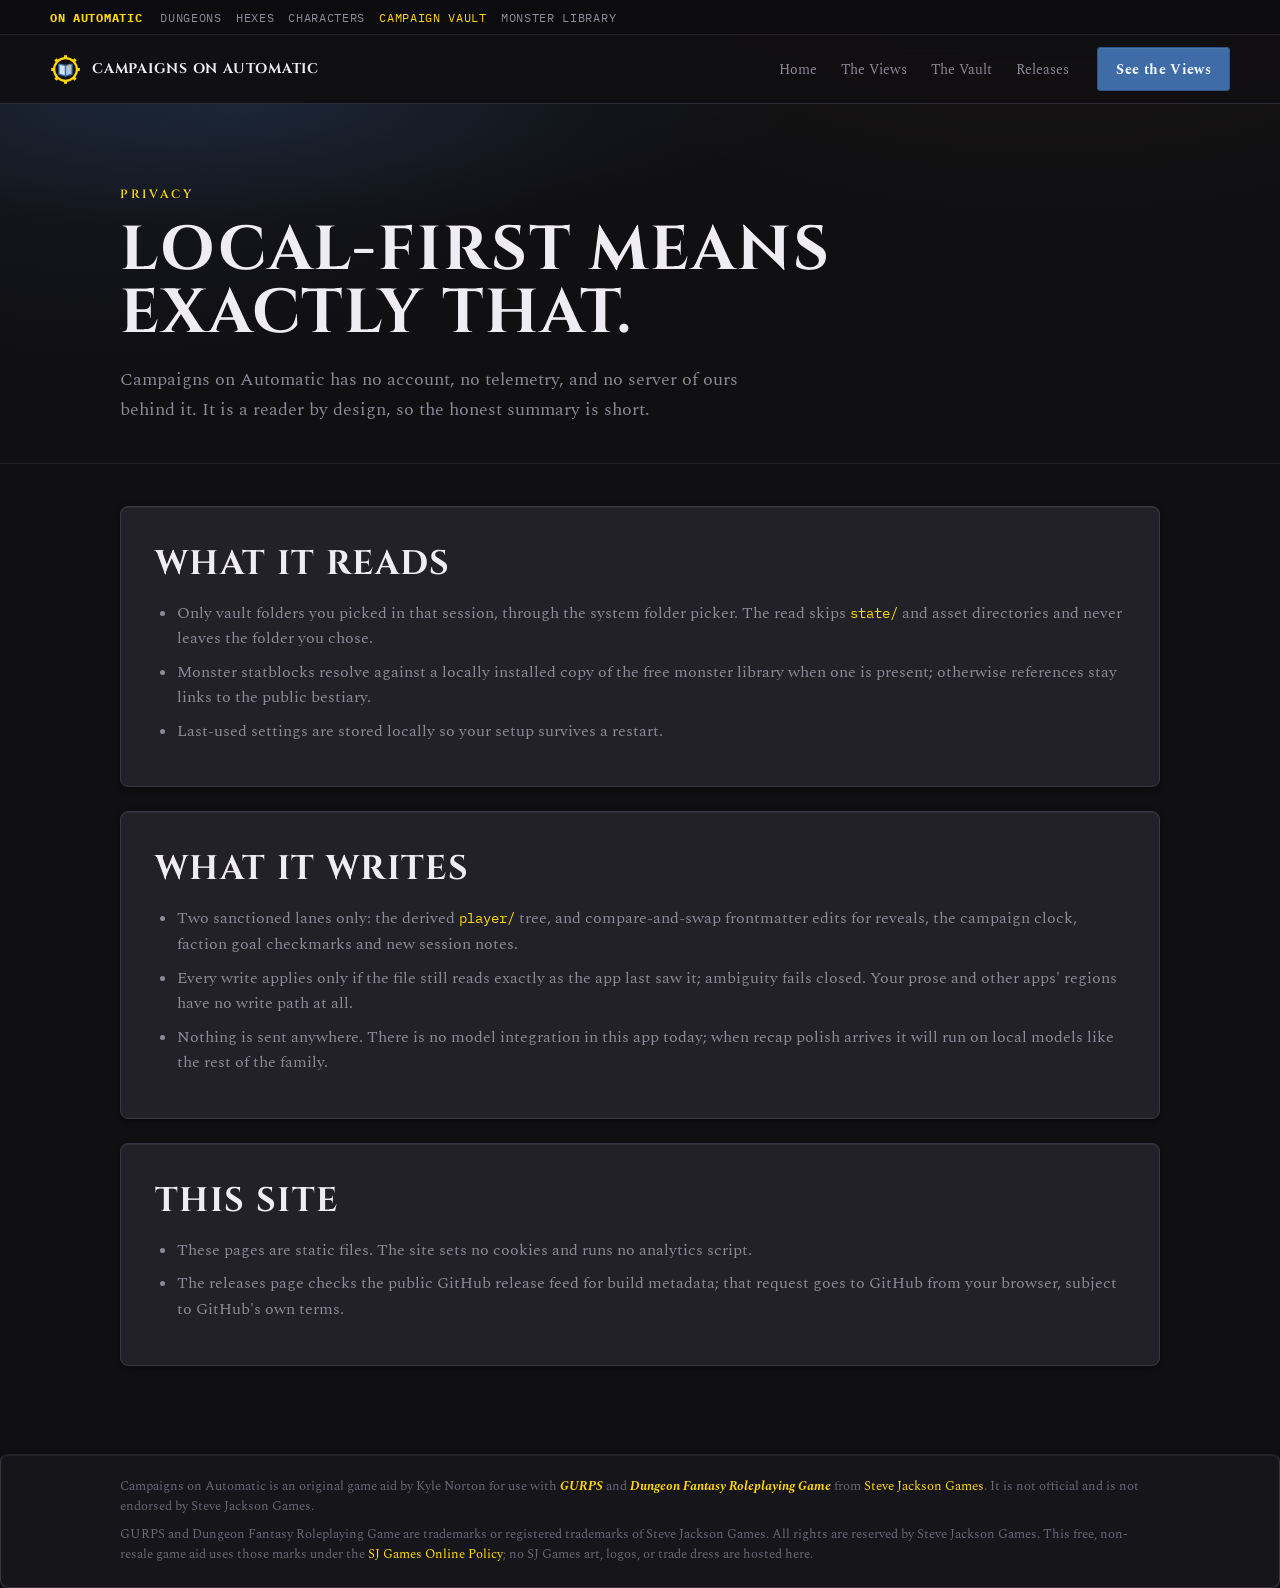
==== privacy.html @ ed74b57a "Initial public site for Campaigns on Automatic The campaign lens's product site, in the family desig" ====
<!DOCTYPE html>
<html lang="en">
<head>
  <meta charset="utf-8">
  <meta name="viewport" content="width=device-width, initial-scale=1.0">
  <meta name="description" content="Privacy and local-first behavior for Campaigns on Automatic.">
  <title>Campaigns on Automatic — Privacy</title>
  <link rel="canonical" href="https://campaignsonautomatic.com/privacy.html">
  <meta property="og:site_name" content="Campaigns on Automatic">
  <meta property="og:type" content="website">
  <meta property="og:title" content="Campaigns on Automatic — Privacy">
  <meta property="og:description" content="Privacy and local-first behavior for Campaigns on Automatic.">
  <meta property="og:url" content="https://campaignsonautomatic.com/privacy.html">
  <link rel="icon" href="assets/brand/favicon.svg" type="image/svg+xml">
  <link rel="stylesheet" href="styles.css">
  <style>
    * { box-sizing: border-box; }
    body { margin: 0; background: var(--surface-app); color: var(--text-body); font-family: var(--font-body); }
    a { color: inherit; text-decoration: none; }
    .wrap { width: min(1040px, 92vw); margin: 0 auto; }
    header { padding: clamp(48px, 8vw, 90px) 0 40px; border-bottom: 1px solid var(--stone-800); background: radial-gradient(60% 50% at 20% 0%, rgba(63,108,166,0.17), transparent 70%); }
    .eyebrow { font-family: var(--font-display); font-weight: 600; font-size: 12px; letter-spacing: var(--tracking-eyebrow); text-transform: uppercase; color: var(--brass-300); }
    h1, h2 { font-family: var(--font-display); color: var(--text-strong); text-transform: uppercase; }
    h1 { max-width: 860px; margin: 14px 0 0; font-size: clamp(42px, 6vw, 72px); line-height: 1.03; letter-spacing: 0.03em; }
    .lead { max-width: 70ch; margin: 20px 0 0; color: var(--text-muted); font-size: 18px; line-height: 1.65; }
    main { display: grid; gap: 24px; padding: 42px 0 88px; }
    section { background: var(--surface-panel); border: 1px solid var(--border-hairline); border-radius: var(--radius-lg); padding: clamp(22px, 4vw, 34px); box-shadow: var(--shadow-sm), var(--glint-top); }
    h2 { margin: 0; font-size: clamp(24px, 3vw, 34px); letter-spacing: 0.04em; }
    p, li { color: var(--text-muted); line-height: 1.65; font-size: 15.5px; }
    ul { margin: 14px 0 0; padding-left: 22px; }
    ul li { margin-bottom: 8px; }
    section a { color: var(--brass-300); }
    code { font-family: var(--font-mono); font-size: 0.92em; color: var(--brass-300); }
    strong { color: var(--text-strong); }
  </style>
  <link rel="stylesheet" href="site.css">
</head>
<body>
  <div class="site-family" aria-label="On Automatic family">
    <div class="site-wrap site-family__inner">
      <a class="site-family__brand" href="https://dungeonsonautomatic.com/family.html">On Automatic</a>
      <div class="site-family__links"><a href="https://dungeonsonautomatic.com/">Dungeons</a><a href="https://hexesonautomatic.com/">Hexes</a><a href="https://dungeonsonautomatic.com/characters.html">Characters</a><a href="index.html" aria-current="page">Campaign Vault</a><a href="https://dungeonsonautomatic.com/monsters.html">Monster Library</a></div>
    </div>
  </div>
  <nav class="site-nav" aria-label="Main navigation">
    <div class="site-wrap site-nav__inner">
      <a class="site-brand" href="index.html"><img src="assets/brand/coa_logo_transparent.svg" alt=""><span>Campaigns on Automatic</span></a>
      <div class="site-nav__links"><a href="index.html">Home</a><a href="tour.html">The Views</a><a href="vault.html">The Vault</a><a href="releases.html">Releases</a></div>
      <a class="site-button site-button--primary" href="tour.html">See the Views</a>
    </div>
  </nav>
  <header>
    <div class="wrap">
      <span class="eyebrow">Privacy</span>
      <h1>Local-first means exactly that.</h1>
      <p class="lead">Campaigns on Automatic has no account, no telemetry, and no server of ours behind it. It is a reader by design, so the honest summary is short.</p>
    </div>
  </header>
  <main class="wrap">
    <section>
      <h2>What it reads</h2>
      <ul>
        <li>Only vault folders you picked in that session, through the system folder picker. The read skips <code>state/</code> and asset directories and never leaves the folder you chose.</li>
        <li>Monster statblocks resolve against a locally installed copy of the free monster library when one is present; otherwise references stay links to the public bestiary.</li>
        <li>Last-used settings are stored locally so your setup survives a restart.</li>
      </ul>
    </section>
    <section>
      <h2>What it writes</h2>
      <ul>
        <li>Two sanctioned lanes only: the derived <code>player/</code> tree, and compare-and-swap frontmatter edits for reveals, the campaign clock, faction goal checkmarks and new session notes.</li>
        <li>Every write applies only if the file still reads exactly as the app last saw it; ambiguity fails closed. Your prose and other apps' regions have no write path at all.</li>
        <li>Nothing is sent anywhere. There is no model integration in this app today; when recap polish arrives it will run on local models like the rest of the family.</li>
      </ul>
    </section>
    <section>
      <h2>This site</h2>
      <ul>
        <li>These pages are static files. The site sets no cookies and runs no analytics script.</li>
        <li>The releases page checks the public GitHub release feed for build metadata; that request goes to GitHub from your browser, subject to GitHub's own terms.</li>
      </ul>
    </section>
  </main>
  <section class="legal-notice" aria-label="Steve Jackson Games notice">
    <div class="wrap">
      <p>Campaigns on Automatic is an original game aid by Kyle Norton for use with <a href="https://www.sjgames.com/gurps/"><b><i>GURPS</i></b></a> and <a href="https://www.sjgames.com/dungeonfantasy/"><b><i>Dungeon Fantasy Roleplaying Game</i></b></a> from <a href="https://www.sjgames.com/">Steve Jackson Games</a>. It is not official and is not endorsed by Steve Jackson Games.</p>
      <p>GURPS and Dungeon Fantasy Roleplaying Game are trademarks or registered trademarks of Steve Jackson Games. All rights are reserved by Steve Jackson Games. This free, non-resale game aid uses those marks under the <a href="https://www.sjgames.com/general/online_policy.html">SJ Games Online Policy</a>; no SJ Games art, logos, or trade dress are hosted here.</p>
    </div>
  </section>
</body>
</html>
---- styles.css ----
/* ============================================================
   Campaigns on Automatic — Design System
   Global entry point. Consumers link THIS file only.
   Import order: fonts/type → color → spacing → effects.
   (Keep this file to @import lines only.)
   ============================================================ */

@import url('tokens/typography.css');
@import url('tokens/colors.css');
@import url('tokens/spacing.css');
@import url('tokens/effects.css');
@import url('components/components.css');
---- site.css ----
/* Public-site layout. Brand tokens and UI primitives live in styles.css. */

* { box-sizing: border-box; }

html { scroll-behavior: smooth; }

body {
  margin: 0;
  background:
    radial-gradient(900px 520px at 82% -8%, rgba(255, 216, 0, 0.05), transparent 68%),
    radial-gradient(760px 480px at 8% 4%, rgba(63, 108, 166, 0.13), transparent 65%),
    var(--surface-app);
  color: var(--text-body);
  font-family: var(--font-body);
  -webkit-font-smoothing: antialiased;
}

a { color: inherit; text-decoration: none; }
img { max-width: 100%; }
button, a { -webkit-tap-highlight-color: transparent; }

a:focus-visible {
  outline: none;
  box-shadow: var(--focus-ring);
  border-radius: var(--radius-sm);
}

.site-wrap {
  width: min(1180px, calc(100% - 48px));
  margin-inline: auto;
}

/* On Automatic family strip: one thin bar above every page's nav naming the
   siblings, so each product page is also the front door to the others. */
.site-family {
  border-bottom: 1px solid rgba(58, 55, 66, 0.5);
  background: rgba(12, 11, 14, 0.96);
  font-family: var(--font-mono);
  font-size: 11.5px;
  letter-spacing: 0.06em;
  text-transform: uppercase;
}

.site-family__inner {
  min-height: 34px;
  display: flex;
  align-items: center;
  flex-wrap: wrap;
  gap: 8px 18px;
  padding: 5px 0;
}

.site-family__brand {
  color: var(--brass-300);
  font-weight: 700;
  white-space: nowrap;
}

.site-family__links {
  display: flex;
  flex-wrap: wrap;
  gap: 6px 14px;
}

.site-family__links a { color: var(--text-muted); transition: color var(--dur-fast) var(--ease-standard); }
.site-family__links a:hover,
.site-family__links a[aria-current="page"] { color: var(--brass-300); }

.site-nav {
  position: sticky;
  top: 0;
  z-index: var(--z-sticky);
  border-bottom: 1px solid rgba(58, 55, 66, 0.72);
  background: rgba(16, 15, 18, 0.9);
  backdrop-filter: blur(14px);
}

.site-nav__inner {
  min-height: 68px;
  display: flex;
  align-items: center;
  gap: 28px;
}

.site-brand {
  display: inline-flex;
  align-items: center;
  gap: 11px;
  flex: none;
}

.site-brand img { width: 31px; height: 31px; }

.site-brand span {
  color: var(--text-strong);
  font-family: var(--font-display);
  font-size: 14px;
  font-weight: 700;
  letter-spacing: 0.055em;
  line-height: 1.1;
  text-transform: uppercase;
}

.site-nav__links {
  display: flex;
  align-items: center;
  gap: 24px;
  margin-left: auto;
  color: var(--text-muted);
  font-size: 14px;
}

.site-nav__links a,
.site-footer__links a { transition: color var(--dur-fast) var(--ease-standard); }
.site-nav__links a:hover,
.site-footer__links a:hover { color: var(--brass-300); }

.site-button {
  display: inline-flex;
  align-items: center;
  justify-content: center;
  min-height: 44px;
  padding: 0 18px;
  border: 1px solid var(--border-strong);
  border-radius: var(--radius-sm);
  color: var(--text-strong);
  font-size: 14px;
  font-weight: 700;
  letter-spacing: 0.025em;
  box-shadow: var(--glint-top);
  transition:
    background var(--dur-fast) var(--ease-standard),
    border-color var(--dur-fast) var(--ease-standard),
    color var(--dur-fast) var(--ease-standard),
    transform var(--dur-fast) var(--ease-standard);
}

.site-button:hover { border-color: var(--brass-400); color: var(--brass-300); }
.site-button:active { transform: translateY(1px); }

.site-button--primary {
  border-color: var(--lapis-600);
  background: var(--lapis-500);
  color: var(--text-onbrand);
}

.site-button--primary:hover {
  border-color: var(--lapis-500);
  background: var(--lapis-400);
  color: var(--text-onbrand);
}

.site-button--quiet { background: rgba(35, 33, 40, 0.72); }

.site-eyebrow {
  color: var(--brass-300);
  font-family: var(--font-mono);
  font-size: 11px;
  font-weight: 600;
  letter-spacing: 0.17em;
  text-transform: uppercase;
}

body > .site-nav + header:not(.site-hero) {
  padding: clamp(52px, 6vw, 78px) 0 38px;
}

body > .site-nav + header:not(.site-hero) h1 {
  max-width: 920px;
  font-size: clamp(38px, 5vw, 62px);
  line-height: 1.02;
}

.site-hero {
  position: relative;
  overflow: clip;
  padding: clamp(62px, 6.5vw, 86px) 0 68px;
}

.site-hero::after {
  position: absolute;
  z-index: -1;
  right: -12%;
  bottom: -230px;
  width: 760px;
  height: 760px;
  border: 1px solid rgba(255, 216, 0, 0.055);
  border-radius: 50%;
  box-shadow:
    0 0 0 90px rgba(255, 216, 0, 0.017),
    0 0 0 180px rgba(255, 216, 0, 0.011);
  content: "";
}

.site-hero__grid {
  display: grid;
  grid-template-columns: minmax(0, 0.92fr) minmax(500px, 1.08fr);
  gap: clamp(38px, 5vw, 72px);
  align-items: center;
}

.site-hero h1 {
  max-width: 670px;
  margin: 17px 0 0;
  color: var(--text-strong);
  font-family: var(--font-display);
  font-size: clamp(46px, 5vw, 66px);
  font-weight: 800;
  letter-spacing: 0.025em;
  line-height: 0.98;
  text-transform: uppercase;
}

.site-hero h1 em { color: var(--lapis-300); font-style: normal; }

.site-hero__lede {
  max-width: 52ch;
  margin: 25px 0 0;
  color: var(--text-muted);
  font-size: clamp(17px, 1.65vw, 20px);
  line-height: 1.58;
}

.site-hero__actions {
  display: flex;
  flex-wrap: wrap;
  gap: 12px;
  margin-top: 30px;
}

.site-hero__note {
  margin-top: 19px;
  color: var(--text-faint);
  font-family: var(--font-mono);
  font-size: 11.5px;
  line-height: 1.6;
}

.product-window {
  position: relative;
  border: 1px solid var(--stone-600);
  border-radius: var(--radius-lg);
  background: var(--surface-sunken);
  box-shadow: var(--shadow-xl), var(--glint-top);
  transform: rotate(0.35deg);
}

.product-window::before {
  position: absolute;
  inset: -1px;
  z-index: -1;
  border-radius: inherit;
  box-shadow: 22px 28px 70px rgba(0, 0, 0, 0.42);
  content: "";
}

.product-window__bar {
  min-height: 34px;
  display: flex;
  align-items: center;
  gap: 7px;
  padding: 0 12px;
  border-bottom: 1px solid var(--stone-700);
  background: linear-gradient(180deg, var(--stone-800), var(--stone-850));
}

.product-window__bar i {
  width: 8px;
  height: 8px;
  border-radius: 50%;
  background: var(--stone-500);
}

.product-window__bar i:first-child { background: var(--lapis-400); }
.product-window__bar i:nth-child(2) { background: var(--brass-400); }
.product-window__bar i:nth-child(3) { background: var(--ok-400); }

.product-window__bar span {
  margin-left: 8px;
  color: var(--text-faint);
  font-family: var(--font-mono);
  font-size: 10px;
  letter-spacing: 0.05em;
}

.product-window img {
  width: 100%;
  display: block;
  border-radius: 0 0 calc(var(--radius-lg) - 1px) calc(var(--radius-lg) - 1px);
}

.product-window__caption {
  position: absolute;
  right: 18px;
  bottom: -22px;
  display: flex;
  align-items: center;
  gap: 9px;
  padding: 10px 13px;
  border: 1px solid var(--stone-600);
  border-left: 3px solid var(--brass-400);
  border-radius: var(--radius-sm);
  background: rgba(22, 21, 26, 0.94);
  color: var(--text-muted);
  font-size: 12px;
  box-shadow: var(--shadow-md);
}

.product-window__caption strong { color: var(--text-strong); font-weight: 600; }

.proof-strip {
  border-block: 1px solid var(--stone-800);
  background: rgba(22, 21, 26, 0.78);
}

.proof-strip__inner {
  min-height: 72px;
  display: grid;
  grid-template-columns: repeat(4, 1fr);
  align-items: center;
}

.proof {
  padding: 4px 24px;
  border-left: 1px solid var(--stone-800);
}

.proof:first-child { padding-left: 0; border-left: 0; }

.proof b {
  display: block;
  color: var(--text-strong);
  font-family: var(--font-display);
  font-size: 13px;
  letter-spacing: 0.055em;
  text-transform: uppercase;
}

.proof span {
  display: block;
  margin-top: 3px;
  color: var(--text-faint);
  font-family: var(--font-mono);
  font-size: 10.5px;
}

.site-section { padding: clamp(78px, 9vw, 118px) 0; }
.site-section--sunken { border-block: 1px solid var(--stone-800); background: var(--surface-sunken); }

.section-heading {
  display: grid;
  grid-template-columns: minmax(0, 0.78fr) minmax(320px, 0.62fr);
  gap: 50px;
  align-items: end;
}

.section-heading h2 {
  max-width: 800px;
  margin: 13px 0 0;
  color: var(--text-strong);
  font-family: var(--font-display);
  font-size: clamp(32px, 4.5vw, 52px);
  font-weight: 800;
  letter-spacing: 0.035em;
  line-height: 1.04;
  text-transform: uppercase;
}

.section-heading p {
  margin: 0;
  color: var(--text-muted);
  font-size: 17px;
  line-height: 1.65;
}

.workflow {
  display: grid;
  grid-template-columns: repeat(4, 1fr);
  gap: 1px;
  margin-top: 52px;
  border: 1px solid var(--stone-700);
  border-radius: var(--radius-lg);
  overflow: hidden;
  background: var(--stone-700);
  box-shadow: var(--shadow-md);
}

.workflow__step {
  min-height: 230px;
  padding: 26px 24px 28px;
  background:
    linear-gradient(180deg, rgba(255, 255, 255, 0.025), transparent 42%),
    var(--surface-panel);
}

.workflow__number {
  display: flex;
  align-items: center;
  justify-content: space-between;
  color: var(--brass-300);
  font-family: var(--font-mono);
  font-size: 11px;
  letter-spacing: 0.12em;
}

.workflow__number::after {
  width: 34px;
  height: 1px;
  background: var(--stone-600);
  content: "";
}

.workflow h3 {
  margin: 38px 0 0;
  color: var(--text-strong);
  font-family: var(--font-display);
  font-size: 19px;
  letter-spacing: 0.04em;
  text-transform: uppercase;
}

.workflow p {
  margin: 10px 0 0;
  color: var(--text-muted);
  font-size: 14.5px;
  line-height: 1.6;
}

.hybrid {
  position: relative;
  overflow: hidden;
  border-block: 1px solid var(--stone-700);
  background:
    radial-gradient(700px 380px at 4% 50%, rgba(63, 108, 166, 0.13), transparent 70%),
    radial-gradient(620px 340px at 94% 38%, rgba(255, 216, 0, 0.06), transparent 72%),
    var(--stone-900);
}

.hybrid__inner {
  display: grid;
  grid-template-columns: minmax(300px, 0.78fr) minmax(0, 1.22fr);
  gap: clamp(50px, 8vw, 104px);
  align-items: center;
  padding-block: clamp(74px, 9vw, 112px);
}

.hybrid h2 {
  max-width: 620px;
  margin: 14px 0 0;
  color: var(--text-strong);
  font-family: var(--font-display);
  font-size: clamp(36px, 4.7vw, 58px);
  font-weight: 800;
  letter-spacing: 0.035em;
  line-height: 1.01;
  text-transform: uppercase;
}

.hybrid__lede {
  max-width: 54ch;
  margin: 22px 0 0;
  color: var(--text-muted);
  font-size: 17px;
  line-height: 1.65;
}

.hybrid__lede strong { color: var(--text-strong); font-weight: 600; }

.hybrid__machine {
  border: 1px solid var(--stone-600);
  border-radius: var(--radius-lg);
  background: rgba(16, 15, 18, 0.72);
  box-shadow: var(--shadow-lg), var(--glint-top);
  overflow: hidden;
}

.hybrid__machine-head {
  display: flex;
  align-items: center;
  justify-content: space-between;
  gap: 16px;
  min-height: 42px;
  padding: 0 16px;
  border-bottom: 1px solid var(--stone-700);
  background: linear-gradient(180deg, var(--stone-800), var(--stone-850));
  color: var(--text-faint);
  font-family: var(--font-mono);
  font-size: 9.5px;
  letter-spacing: 0.12em;
  text-transform: uppercase;
}

.hybrid__machine-head span:last-child { color: var(--ok-400); }

.hybrid__flow { padding: 10px 22px; }

.hybrid__step {
  position: relative;
  display: grid;
  grid-template-columns: 112px 1fr;
  gap: 22px;
  padding: 20px 0;
  border-bottom: 1px solid var(--stone-800);
}

.hybrid__step:last-child { border-bottom: 0; }

.hybrid__step b {
  color: var(--brass-300);
  font-family: var(--font-mono);
  font-size: 10px;
  font-weight: 600;
  letter-spacing: 0.11em;
  text-transform: uppercase;
}

.hybrid__step p {
  margin: 0;
  color: var(--text-muted);
  font-size: 14px;
  line-height: 1.55;
}

.hybrid__step strong { color: var(--text-strong); font-weight: 600; }

.hybrid__result {
  display: flex;
  justify-content: space-between;
  gap: 18px;
  padding: 14px 22px;
  border-top: 1px solid var(--stone-700);
  background: rgba(35, 33, 40, 0.72);
  color: var(--text-faint);
  font-family: var(--font-mono);
  font-size: 10px;
  line-height: 1.5;
}

.hybrid__result strong { color: var(--ok-400); font-weight: 600; }

.artifact-grid {
  display: grid;
  grid-template-columns: repeat(12, 1fr);
  grid-auto-rows: minmax(182px, auto);
  gap: 16px;
  margin-top: 50px;
}

.artifact {
  position: relative;
  grid-column: span 4;
  overflow: hidden;
  padding: 27px;
  border: 1px solid var(--border-hairline);
  border-radius: var(--radius-lg);
  background: var(--surface-panel);
  box-shadow: var(--glint-top);
}

.artifact--wide { grid-column: span 8; }
.artifact--brass { background: linear-gradient(145deg, rgba(255, 216, 0, 0.085), transparent 56%), var(--surface-panel); }
.artifact--canopy { background: linear-gradient(145deg, rgba(63, 108, 166, 0.16), transparent 58%), var(--surface-panel); }

.artifact__label {
  color: var(--brass-300);
  font-family: var(--font-mono);
  font-size: 10px;
  letter-spacing: 0.13em;
  text-transform: uppercase;
}

.artifact h3 {
  max-width: 24ch;
  margin: 28px 0 0;
  color: var(--text-strong);
  font-family: var(--font-display);
  font-size: clamp(20px, 2.2vw, 28px);
  line-height: 1.12;
  letter-spacing: 0.035em;
  text-transform: uppercase;
}

.artifact p {
  max-width: 55ch;
  margin: 12px 0 0;
  color: var(--text-muted);
  font-size: 14.5px;
  line-height: 1.6;
}

.artifact p a { color: var(--brass-300); text-decoration: underline; text-underline-offset: 2px; }

.artifact__tags {
  display: flex;
  flex-wrap: wrap;
  gap: 7px;
  margin-top: 22px;
}

.artifact__tags span {
  padding: 5px 7px;
  border: 1px solid var(--stone-600);
  border-radius: var(--radius-xs);
  background: var(--stone-900);
  color: var(--text-faint);
  font-family: var(--font-mono);
  font-size: 10px;
}

.control-grid {
  display: grid;
  grid-template-columns: 0.82fr 1.18fr;
  gap: clamp(40px, 7vw, 86px);
  align-items: start;
}

.control-grid h2 {
  margin: 14px 0 0;
  color: var(--text-strong);
  font-family: var(--font-display);
  font-size: clamp(34px, 4.4vw, 54px);
  letter-spacing: 0.035em;
  line-height: 1.04;
  text-transform: uppercase;
}

.control-grid__lede {
  margin: 20px 0 0;
  color: var(--text-muted);
  font-size: 17px;
  line-height: 1.65;
}

.control-list { border-top: 1px solid var(--stone-700); }

.control-item {
  display: grid;
  grid-template-columns: 112px 1fr;
  gap: 22px;
  padding: 23px 0;
  border-bottom: 1px solid var(--stone-700);
}

.control-item b {
  color: var(--brass-300);
  font-family: var(--font-mono);
  font-size: 10.5px;
  font-weight: 600;
  letter-spacing: 0.12em;
  text-transform: uppercase;
}

.control-item p { margin: 0; color: var(--text-muted); font-size: 15px; line-height: 1.6; }
.control-item strong { color: var(--text-strong); font-weight: 600; }

.staff-band {
  position: relative;
  overflow: hidden;
  border-block: 1px solid var(--stone-700);
  background: linear-gradient(110deg, var(--stone-900), var(--stone-850));
}

.staff-band::before {
  position: absolute;
  inset: 0;
  background: radial-gradient(520px 240px at 12% 50%, rgba(63, 108, 166, 0.15), transparent 72%);
  content: "";
}

.staff-band__inner {
  position: relative;
  display: grid;
  grid-template-columns: 0.72fr 1.28fr;
  gap: 56px;
  align-items: center;
  padding-block: 54px;
}

.staff-band h2 {
  margin: 11px 0 0;
  color: var(--text-strong);
  font-family: var(--font-display);
  font-size: clamp(27px, 3.4vw, 40px);
  letter-spacing: 0.04em;
  line-height: 1.05;
  text-transform: uppercase;
}

.staff-band__roster { display: grid; grid-template-columns: repeat(2, 1fr); gap: 18px; }
.staff-band__roster--three { grid-template-columns: repeat(3, 1fr); }

.staff-member {
  display: grid;
  grid-template-columns: 52px minmax(0, 1fr);
  gap: 13px;
  align-items: center;
  min-width: 0;
}

.staff-member svg {
  width: 52px;
  height: 52px;
  border: 1px solid var(--stone-500);
  border-radius: var(--radius-sm);
  background: var(--stone-900);
}

.staff-member b {
  display: block;
  overflow: hidden;
  color: var(--text-strong);
  font-family: var(--font-display);
  font-size: 13px;
  letter-spacing: 0.05em;
  text-overflow: ellipsis;
  text-transform: uppercase;
}

.staff-member span {
  display: block;
  margin-top: 3px;
  color: var(--text-faint);
  font-family: var(--font-mono);
  font-size: 9.5px;
  line-height: 1.4;
  text-transform: uppercase;
}

.closing {
  display: grid;
  grid-template-columns: 1fr auto;
  gap: 44px;
  align-items: center;
  padding: clamp(72px, 8vw, 104px) 0;
}

.closing h2 {
  max-width: 760px;
  margin: 12px 0 0;
  color: var(--text-strong);
  font-family: var(--font-display);
  font-size: clamp(34px, 4.5vw, 54px);
  letter-spacing: 0.035em;
  line-height: 1.03;
  text-transform: uppercase;
}

.closing p a { color: var(--brass-300); text-decoration: underline; text-underline-offset: 2px; }

.closing__actions { display: flex; gap: 12px; }

.site-footer { border-top: 1px solid var(--stone-800); padding: 34px 0; }

.site-footer__inner {
  display: flex;
  align-items: center;
  gap: 24px;
  color: var(--text-faint);
  font-size: 12.5px;
}

.site-footer__links { display: flex; flex-wrap: wrap; gap: 19px; margin-left: auto; color: var(--text-muted); }

@media (max-width: 1040px) {
  .site-hero__grid { grid-template-columns: 1fr; }
  .site-hero__copy { max-width: 760px; }
  .product-window { max-width: 820px; transform: none; }
  .workflow { grid-template-columns: repeat(2, 1fr); }
  .staff-band__inner { grid-template-columns: 1fr; gap: 32px; }
}

@media (max-width: 780px) {
  .site-wrap { width: min(100% - 32px, 1180px); }
  .site-nav__inner { min-height: 62px; gap: 16px; }
  .site-brand span { display: none; }
  .site-nav__links { gap: 16px; min-width: 0; overflow-x: auto; white-space: nowrap; scrollbar-width: none; -webkit-overflow-scrolling: touch; }
  .site-nav__links::-webkit-scrollbar { display: none; }
  .site-nav .site-button { min-height: 38px; padding-inline: 13px; }
  .proof-strip__inner { grid-template-columns: repeat(2, 1fr); padding-block: 12px; }
  .proof, .proof:first-child { padding: 10px 16px; }
  .proof:nth-child(3) { border-left: 0; }
  .section-heading { grid-template-columns: 1fr; gap: 19px; }
  .hybrid__inner { grid-template-columns: 1fr; }
  .artifact, .artifact--wide { grid-column: span 12; }
  .control-grid { grid-template-columns: 1fr; }
  .staff-band__roster, .staff-band__roster--three { grid-template-columns: 1fr; }
  .closing { grid-template-columns: 1fr; }
  .closing__actions { flex-wrap: wrap; }
  .site-footer__inner { align-items: flex-start; flex-direction: column; }
  .site-footer__links { margin-left: 0; }
}

@media (max-width: 520px) {
  .site-nav__links { gap: 14px; font-size: 13px; }
  .site-nav .site-button { width: auto; margin-left: 8px; flex-shrink: 0; }
  .site-hero { padding-top: 54px; }
  .site-hero h1 { font-size: clamp(41px, 13.4vw, 58px); }
  .site-hero__actions, .closing__actions { flex-direction: column; }
  .site-button { width: 100%; }
  .product-window__caption { position: static; border-width: 1px 0 0; box-shadow: none; }
  .workflow { grid-template-columns: 1fr; }
  .workflow__step { min-height: 0; }
  .hybrid__step { grid-template-columns: 1fr; gap: 7px; }
  .hybrid__result { flex-direction: column; }
  .control-item { grid-template-columns: 1fr; gap: 8px; }
}

@media (prefers-reduced-motion: reduce) {
  html { scroll-behavior: auto; }
  *, *::before, *::after { scroll-behavior: auto !important; transition-duration: 0.01ms !important; }
}
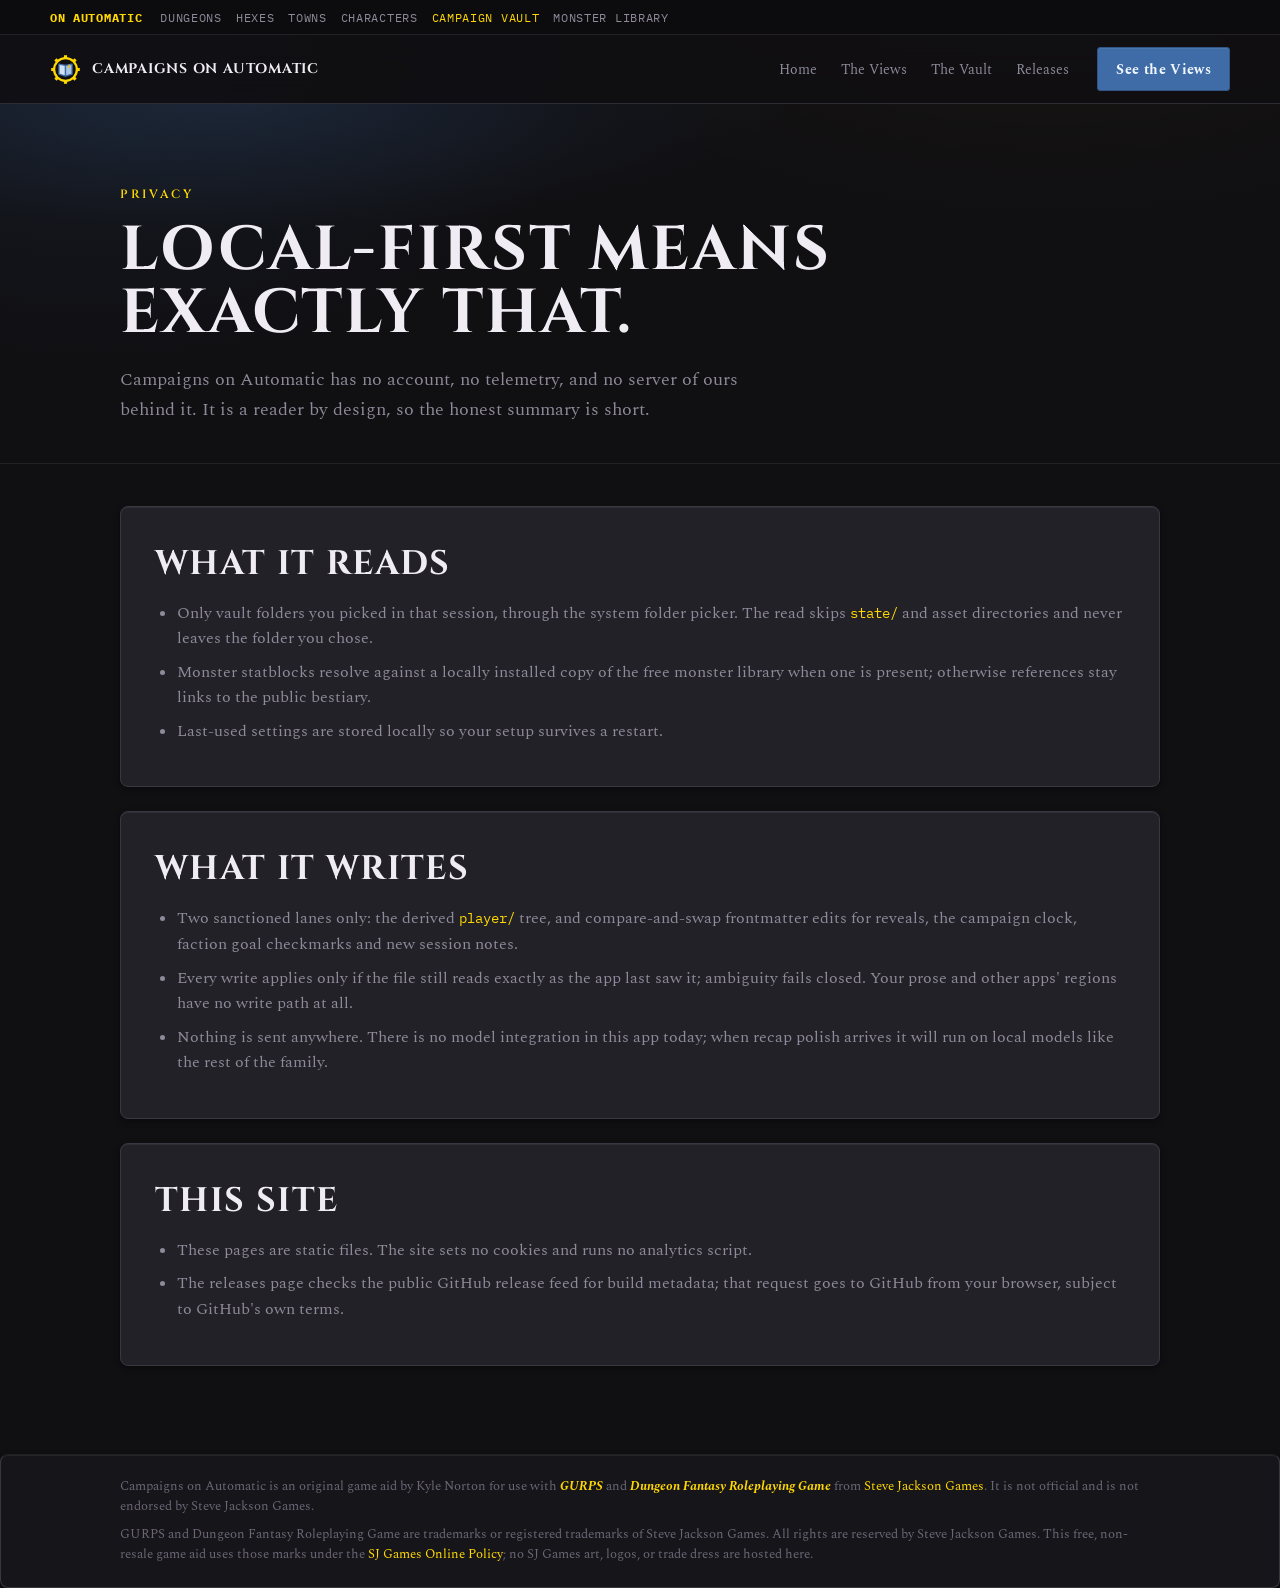
==== commit d38f156a: "Family strip: Towns joins Co-Authored-By: Claude Fable 5 <noreply@anthropic.com>" ====
--- a/privacy.html
+++ b/privacy.html
@@ -39,7 +39,7 @@
   <div class="site-family" aria-label="On Automatic family">
     <div class="site-wrap site-family__inner">
       <a class="site-family__brand" href="https://dungeonsonautomatic.com/family.html">On Automatic</a>
-      <div class="site-family__links"><a href="https://dungeonsonautomatic.com/">Dungeons</a><a href="https://hexesonautomatic.com/">Hexes</a><a href="https://dungeonsonautomatic.com/characters.html">Characters</a><a href="index.html" aria-current="page">Campaign Vault</a><a href="https://dungeonsonautomatic.com/monsters.html">Monster Library</a></div>
+      <div class="site-family__links"><a href="https://dungeonsonautomatic.com/">Dungeons</a><a href="https://hexesonautomatic.com/">Hexes</a><a href="https://townsonautomatic.com/">Towns</a><a href="https://dungeonsonautomatic.com/characters.html">Characters</a><a href="index.html" aria-current="page">Campaign Vault</a><a href="https://dungeonsonautomatic.com/monsters.html">Monster Library</a></div>
     </div>
   </div>
   <nav class="site-nav" aria-label="Main navigation">
